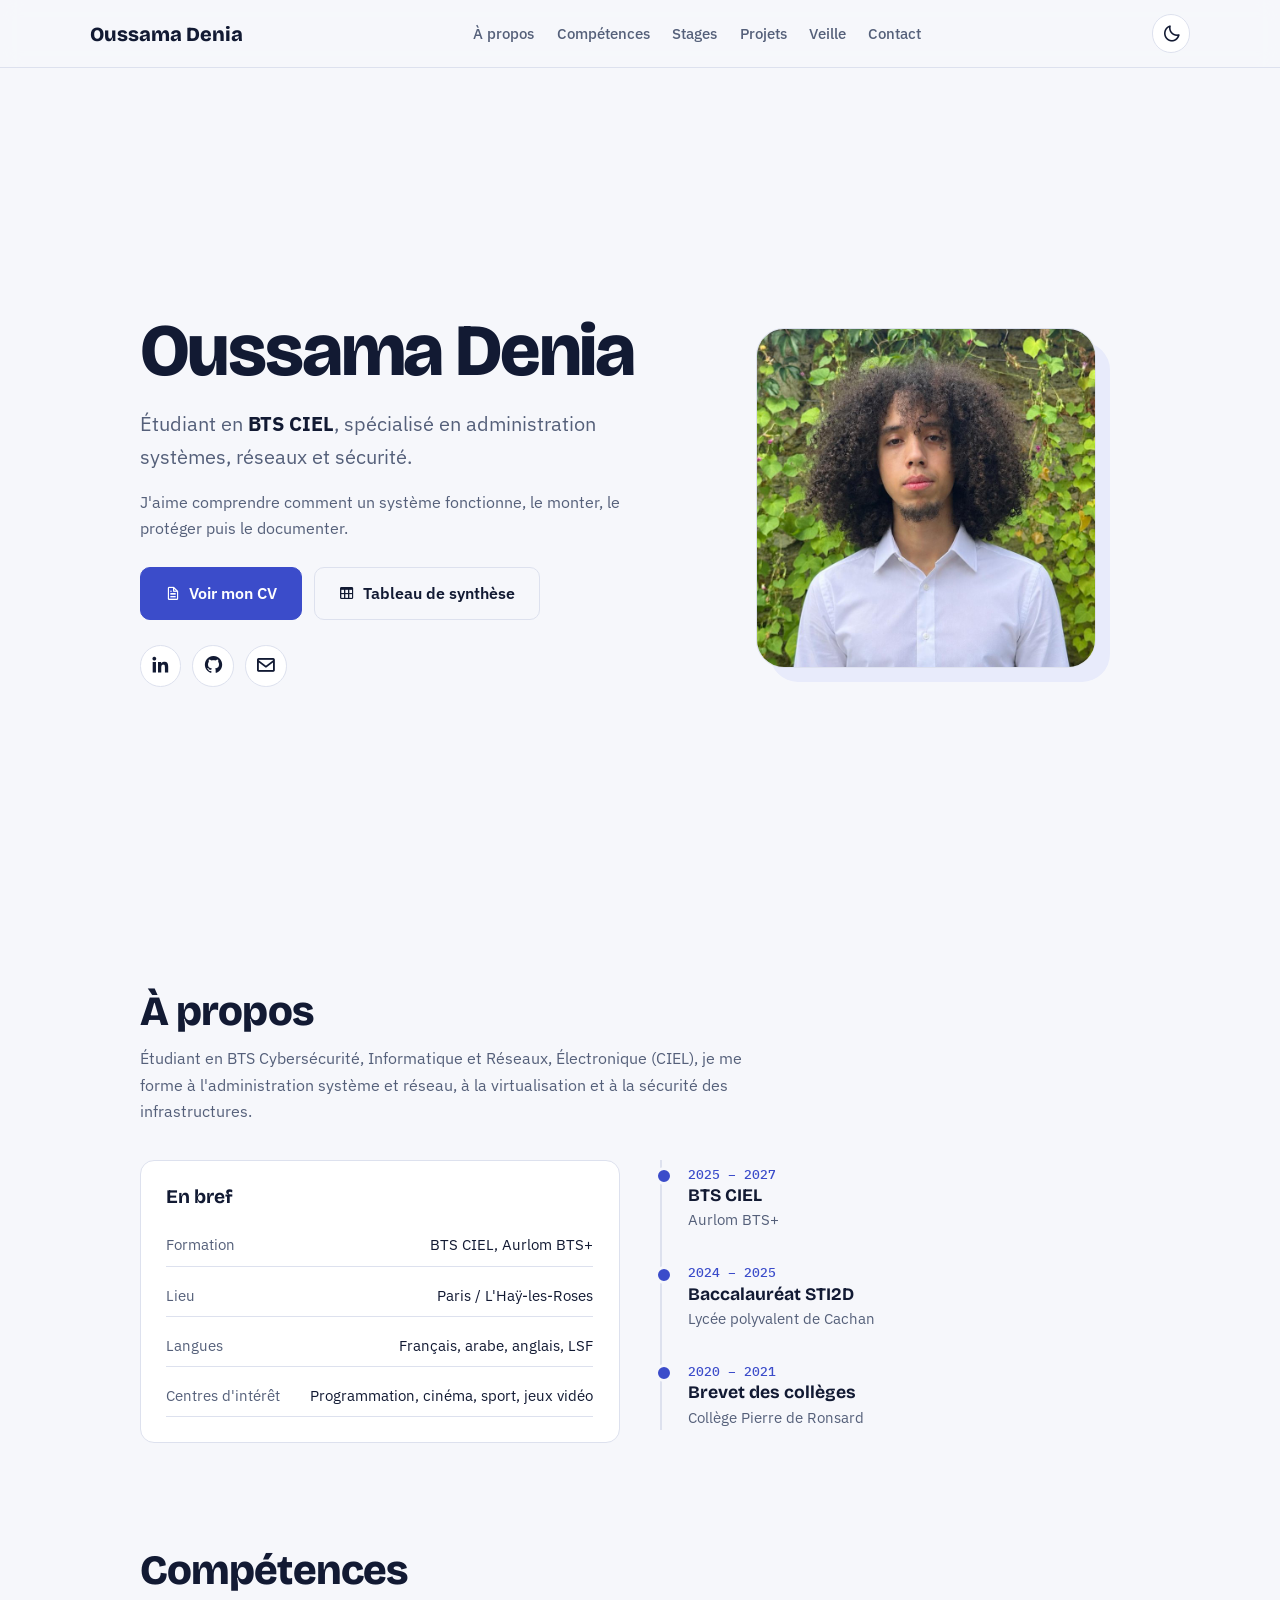
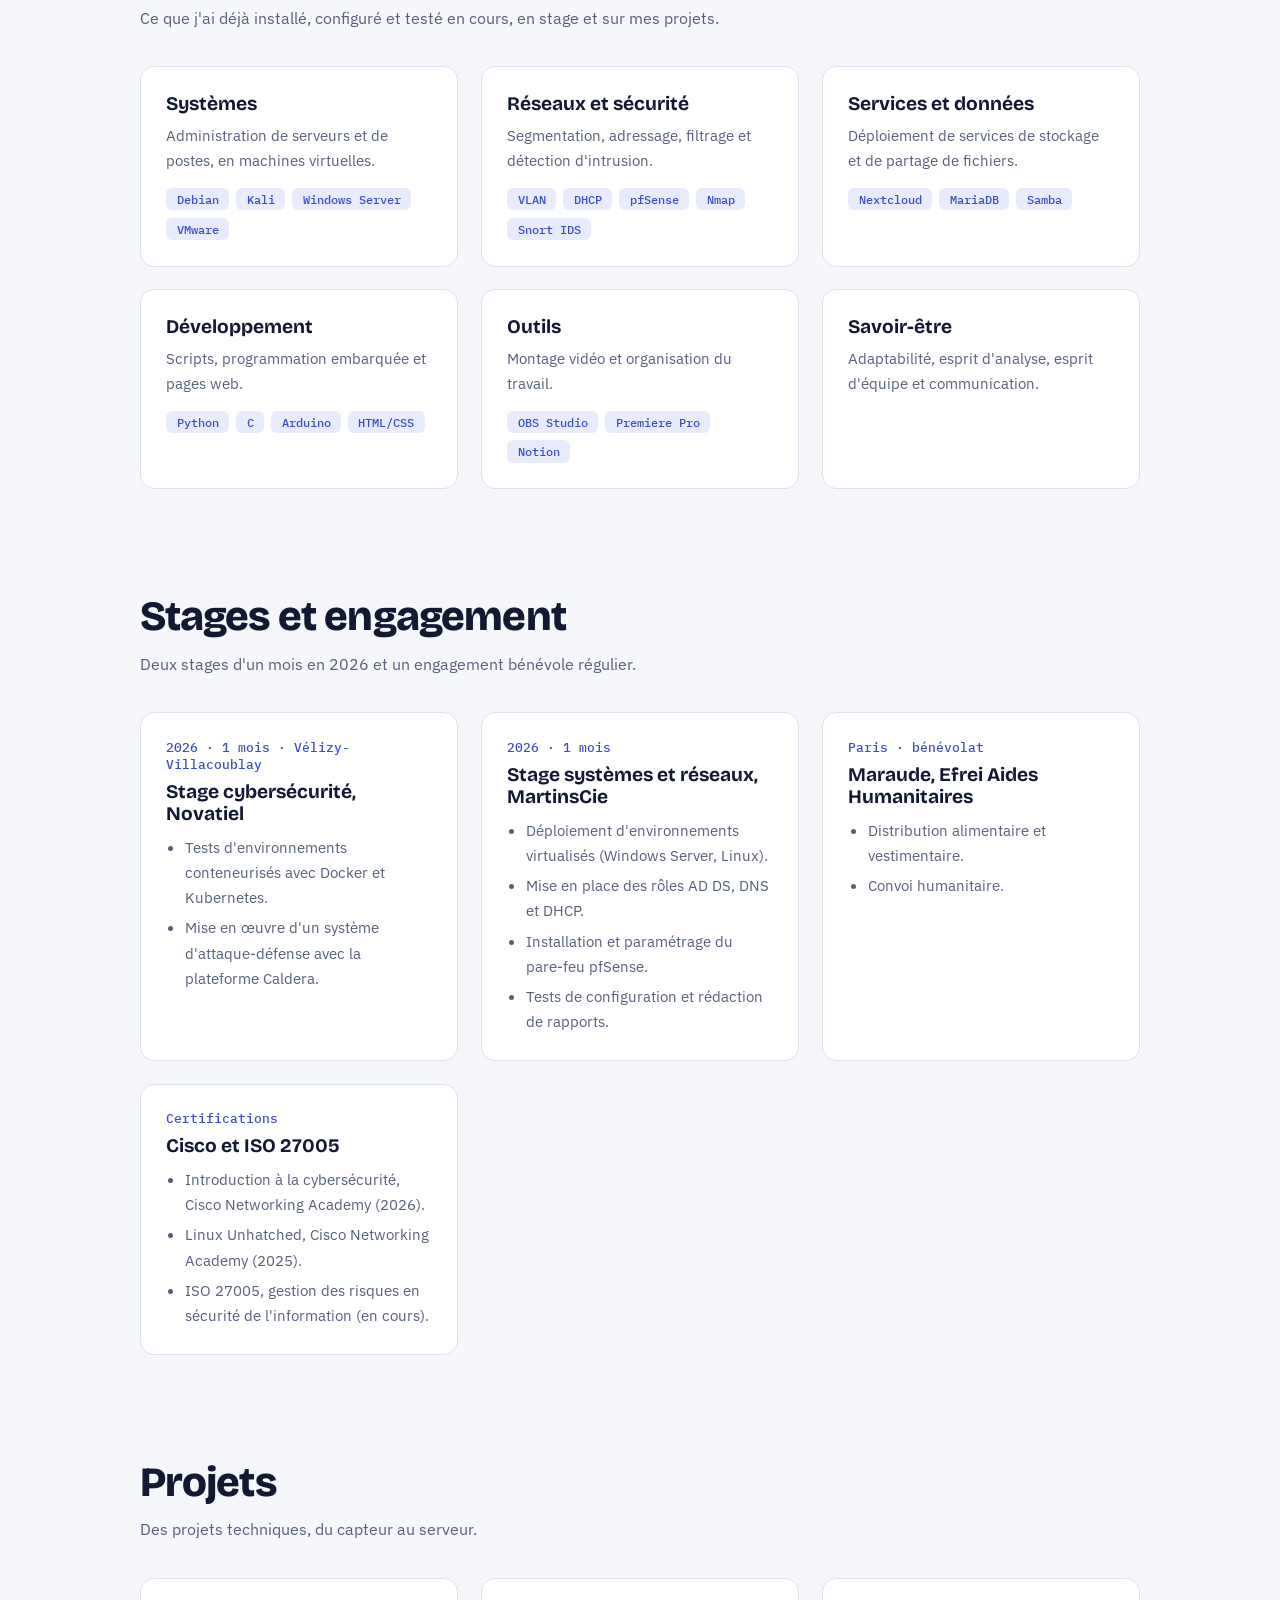
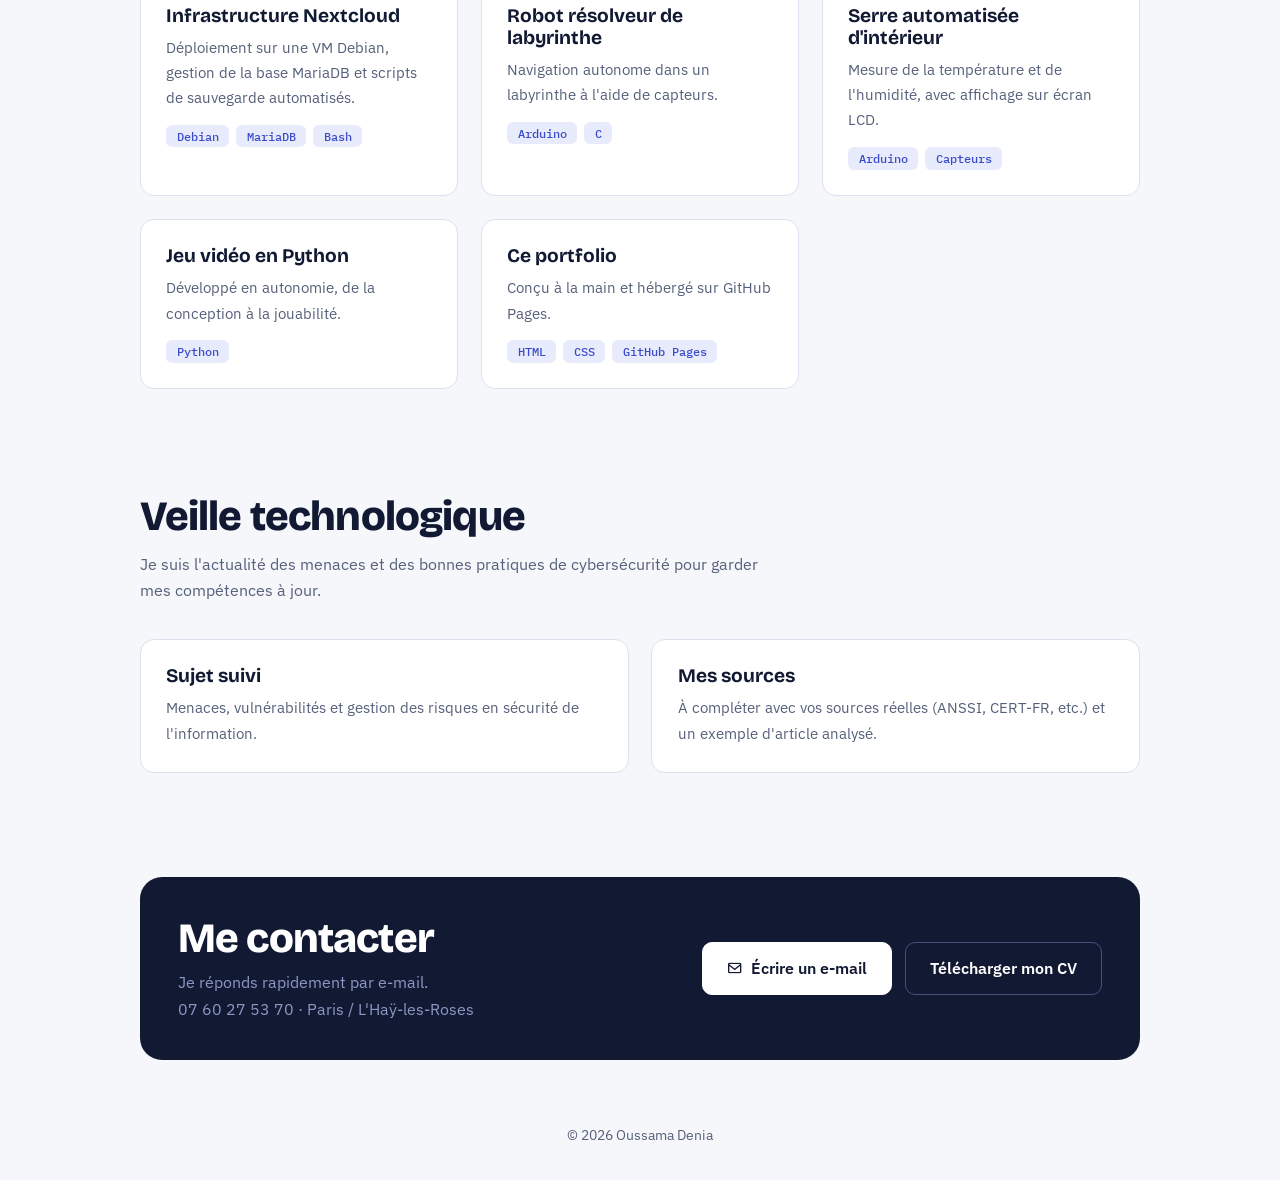
==== index.html @ 874c4c9d "Add files via upload" ====
<!DOCTYPE html>
<html lang="fr">
<head>
    <meta charset="UTF-8">
    <meta name="viewport" content="width=device-width, initial-scale=1.0">
    <meta name="description" content="Portfolio d'Oussama Denia, étudiant en BTS CIEL (cybersécurité, informatique et réseaux).">
    <title>Oussama Denia – Portfolio BTS CIEL</title>
    <link href="https://unpkg.com/boxicons@2.1.4/css/boxicons.min.css" rel="stylesheet">
    <style>
@import url('https://fonts.googleapis.com/css2?family=Bricolage+Grotesque:opsz,wght@12..96,500;12..96,700;12..96,800&family=IBM+Plex+Sans:wght@400;500;600&family=IBM+Plex+Mono:wght@400;500&display=swap');

:root {
    --bg: #f6f7fb;
    --surface: #ffffff;
    --ink: #121a33;
    --muted: #55607a;
    --line: #dde1ee;
    --accent: #3b4cca;
    --accent-ink: #ffffff;
    --accent-soft: #e8ebfb;
    --term-bg: #121a33;
    --term-ink: #dbe2ff;
    --term-dim: #8c98c4;
    --term-ok: #7ee0b0;
    --radius: 14px;
    --head: 'Bricolage Grotesque', sans-serif;
    --body: 'IBM Plex Sans', system-ui, sans-serif;
    --mono: 'IBM Plex Mono', monospace;
}

@media (prefers-color-scheme: dark) {
    :root:not([data-theme="light"]) {
        --bg: #0d1226; --surface: #151c36; --ink: #eaeefc; --muted: #9aa5c7;
        --line: #26304f; --accent: #8c9bff; --accent-ink: #0d1226; --accent-soft: #1d2650;
        --term-bg: #080c1a;
    }
}
:root[data-theme="dark"] {
    --bg: #0d1226; --surface: #151c36; --ink: #eaeefc; --muted: #9aa5c7;
    --line: #26304f; --accent: #8c9bff; --accent-ink: #0d1226; --accent-soft: #1d2650;
    --term-bg: #080c1a;
}

* { margin: 0; padding: 0; box-sizing: border-box; }
html { scroll-behavior: smooth; scroll-padding-top: 5rem; }
body { background: var(--bg); color: var(--ink); font: 400 1rem/1.65 var(--body); }
a { color: inherit; text-decoration: none; }
:focus-visible { outline: 3px solid var(--accent); outline-offset: 3px; border-radius: 6px; }
section { padding: 5.5rem 7% 1rem; max-width: 1180px; margin: 0 auto; }
h1, h2, h3 { font-family: var(--head); line-height: 1.15; }
h2 { font-size: clamp(1.9rem, 4vw, 2.6rem); font-weight: 800; margin-bottom: .6rem; letter-spacing: -.02em; }
.lead { color: var(--muted); max-width: 62ch; margin-bottom: 2.2rem; }

/* Header */
.header { position: fixed; inset: 0 0 auto 0; z-index: 50; display: flex; align-items: center; justify-content: space-between;
    padding: .9rem 7%; background: color-mix(in srgb, var(--bg) 88%, transparent); backdrop-filter: blur(10px); border-bottom: 1px solid var(--line); }
.logo { font: 800 1.25rem var(--head); }
.navbar { display: flex; align-items: center; gap: 1.4rem; }
.navbar a { font-size: .95rem; font-weight: 500; color: var(--muted); transition: color .2s; }
.navbar a:hover, .navbar a.active { color: var(--accent); }
.tools { display: flex; gap: .6rem; align-items: center; }
#theme-toggle, #menu-icon { background: var(--surface); border: 1px solid var(--line); color: var(--ink); width: 2.4rem; height: 2.4rem; border-radius: 50%; cursor: pointer; font-size: 1.2rem; display: grid; place-items: center; }
#menu-icon { display: none; }

/* Buttons */
.btn { display: inline-flex; align-items: center; gap: .5rem; padding: .75rem 1.5rem; border-radius: 10px; font-weight: 600; background: var(--accent); color: var(--accent-ink); border: 1px solid var(--accent); transition: transform .15s, opacity .2s; cursor: pointer; font-family: var(--body); font-size: 1rem; }
.btn:hover { opacity: .9; transform: translateY(-2px); }
.btn.ghost { background: transparent; color: var(--ink); border-color: var(--line); }
.btn.ghost:hover { border-color: var(--accent); color: var(--accent); }
.btn-group { display: flex; flex-wrap: wrap; gap: .8rem; margin: 1.6rem 0; }

/* Hero */
.home { min-height: 100vh; display: grid; grid-template-columns: 1.1fr .9fr; gap: 3rem; align-items: center; padding-top: 7rem; }
.status { display: inline-flex; align-items: center; gap: .5rem; font-size: .9rem; font-weight: 500; background: var(--accent-soft); color: var(--accent); padding: .35rem .9rem; border-radius: 99px; margin-bottom: 1.2rem; }
.status::before { content: ''; width: .5rem; height: .5rem; border-radius: 50%; background: #2fbf71; }
.home h1 { font-size: clamp(2.6rem, 6.5vw, 4.6rem); font-weight: 800; letter-spacing: -.03em; margin-bottom: .8rem; }
.role { font-size: 1.25rem; color: var(--muted); margin-bottom: 1rem; }
.role strong { color: var(--ink); }
.home p.intro { color: var(--muted); max-width: 52ch; }
.social-media { display: flex; gap: .7rem; }
.social-media a { width: 2.6rem; height: 2.6rem; display: grid; place-items: center; border: 1px solid var(--line); background: var(--surface); border-radius: 50%; font-size: 1.3rem; transition: .2s; }
.social-media a:hover { background: var(--accent); color: var(--accent-ink); border-color: var(--accent); }
.hero-side { display: grid; gap: 1.2rem; justify-items: center; }
.photo { width: min(100%, 340px); aspect-ratio: 1; border-radius: 28px; object-fit: cover; border: 1px solid var(--line); box-shadow: 14px 14px 0 var(--accent-soft); }
.terminal { width: 100%; background: var(--term-bg); color: var(--term-ink); border-radius: var(--radius); padding: 1rem 1.2rem; font: 400 .85rem/1.7 var(--mono); }
.terminal .dim { color: var(--term-dim); }
.terminal .ok { color: var(--term-ok); }
.cursor { display: inline-block; width: .55em; height: 1em; background: var(--term-ink); vertical-align: -2px; animation: blink 1s steps(2) infinite; }
@keyframes blink { 50% { opacity: 0; } }

/* Cards */
.grid { display: grid; grid-template-columns: repeat(auto-fit, minmax(270px, 1fr)); gap: 1.4rem; }
.card { background: var(--surface); border: 1px solid var(--line); border-radius: var(--radius); padding: 1.6rem; }
.card h3 { font-size: 1.2rem; margin-bottom: .5rem; }
.card p, .card li { color: var(--muted); font-size: .96rem; }
.card ul { padding-left: 1.2rem; display: grid; gap: .3rem; margin-top: .6rem; }
.card .meta { font: 500 .82rem var(--mono); color: var(--accent); margin-bottom: .5rem; display: block; }
.tags { display: flex; flex-wrap: wrap; gap: .45rem; margin-top: .9rem; }
.tags span { font: 500 .78rem var(--mono); background: var(--accent-soft); color: var(--accent); padding: .2rem .65rem; border-radius: 6px; }
.card.wide { grid-column: 1 / -1; }

/* About + timeline */
.about-grid { display: grid; grid-template-columns: 1fr 1fr; gap: 2.5rem; align-items: start; }
.facts { display: grid; gap: .5rem; margin-top: 1rem; }
.facts div { display: flex; justify-content: space-between; border-bottom: 1px solid var(--line); padding: .5rem 0; font-size: .95rem; }
.facts span { color: var(--muted); }
.timeline-container { border-left: 2px solid var(--line); padding-left: 1.6rem; display: grid; gap: 1.6rem; }
.timeline-item { position: relative; }
.timeline-item::before { content: ''; position: absolute; left: calc(-1.6rem - 7px); top: .45rem; width: 12px; height: 12px; border-radius: 50%; background: var(--accent); border: 3px solid var(--bg); }
.timeline-item .date { font: 500 .82rem var(--mono); color: var(--accent); }
.timeline-item h3 { font-size: 1.1rem; }
.timeline-item span.place { color: var(--muted); font-size: .92rem; }
.timeline-item ul { margin: .4rem 0 0 1.1rem; color: var(--muted); font-size: .93rem; }

/* Contact */
.contact-box { display: flex; flex-wrap: wrap; gap: 2rem; justify-content: space-between; align-items: center; background: var(--term-bg); color: var(--term-ink); border-radius: 22px; padding: 2.4rem; }
.contact-box h2 { color: #fff; margin-bottom: .4rem; }
.contact-box p { color: var(--term-dim); }
.contact-box .btn { background: #fff; color: #121a33; border-color: #fff; }
.contact-box .btn.ghost { background: transparent; color: #fff; border-color: #44507d; }
footer { text-align: center; color: var(--muted); font-size: .88rem; padding: 3rem 1rem 2rem; }

@media (max-width: 860px) {
    .home, .about-grid { grid-template-columns: 1fr; }
    .hero-side { order: -1; }
    #menu-icon { display: grid; }
    .navbar { position: absolute; top: 100%; left: 0; right: 0; flex-direction: column; align-items: flex-start; gap: 0; background: var(--bg); border-bottom: 1px solid var(--line); max-height: 0; overflow: hidden; transition: max-height .3s; }
    .navbar.open { max-height: 28rem; }
    .navbar a { padding: .8rem 7%; width: 100%; }
}
@media (prefers-reduced-motion: reduce) { html { scroll-behavior: auto; } .cursor { animation: none; } .btn { transition: none; } }

</style>
</head>
<body>
<header class="header">
    <a href="#home" class="logo">Oussama Denia</a>
    <nav class="navbar" id="navbar">
        <a href="#about">À propos</a>
        <a href="#skills">Compétences</a>
        <a href="#experience">Stages</a>
        <a href="#projects">Projets</a>
        <a href="#veille">Veille</a>
        <a href="#contact">Contact</a>
    </nav>
    <div class="tools">
        <button id="theme-toggle" aria-label="Changer de thème"><i class='bx bx-moon'></i></button>
        <button id="menu-icon" aria-label="Ouvrir le menu"><i class='bx bx-menu'></i></button>
    </div>
</header>

<main>
<section class="home" id="home">
    <div>
        <h1>Oussama Denia</h1>
        <p class="role">Étudiant en <strong>BTS CIEL</strong>, spécialisé en administration systèmes, réseaux et sécurité.</p>
        <p class="intro">J'aime comprendre comment un système fonctionne, le monter, le protéger puis le documenter.</p>
        <div class="btn-group">
            <a href="[data-uri]" download="CV-Oussama-Denia.pdf" class="btn"><i class='bx bx-file'></i> Voir mon CV</a>
            <a href="[data-uri]" download="Tableau-de-synthese-Oussama-Denia.pdf" class="btn ghost"><i class='bx bx-table'></i> Tableau de synthèse</a>
        </div>
        <div class="social-media">
            <a href="https://www.linkedin.com/in/oussama-denia-a944ab379/" target="_blank" rel="noopener" aria-label="LinkedIn"><i class="bx bxl-linkedin"></i></a>
            <a href="https://github.com/Healvoid" target="_blank" rel="noopener" aria-label="GitHub"><i class="bx bxl-github"></i></a>
            <a href="mailto:deniaoussama@gmail.com" aria-label="E-mail"><i class="bx bx-envelope"></i></a>
        </div>
    </div>
    <div class="hero-side">
        <img class="photo" src="[data-uri]" alt="Portrait d'Oussama Denia" width="340" height="340">
    </div>
</section>

<section id="about">
    <h2>À propos</h2>
    <p class="lead">Étudiant en BTS Cybersécurité, Informatique et Réseaux, Électronique (CIEL), je me forme à l'administration système et réseau, à la virtualisation et à la sécurité des infrastructures.</p>
    <div class="about-grid">
        <div>
            <div class="card">
                <h3>En bref</h3>
                <div class="facts">
                    <div><span>Formation</span> BTS CIEL, Aurlom BTS+</div>
                    <div><span>Lieu</span> Paris / L'Haÿ-les-Roses</div>
                    <div><span>Langues</span> Français, arabe, anglais, LSF</div>
                    <div><span>Centres d'intérêt</span> Programmation, cinéma, sport, jeux vidéo</div>
                </div>
            </div>
        </div>
        <div class="timeline-container">
            <div class="timeline-item">
                <span class="date">2025 – 2027</span>
                <h3>BTS CIEL</h3>
                <span class="place">Aurlom BTS+</span>
            </div>
            <div class="timeline-item">
                <span class="date">2024 – 2025</span>
                <h3>Baccalauréat STI2D</h3>
                <span class="place">Lycée polyvalent de Cachan</span>
            </div>
            <div class="timeline-item">
                <span class="date">2020 – 2021</span>
                <h3>Brevet des collèges</h3>
                <span class="place">Collège Pierre de Ronsard</span>
            </div>
        </div>
    </div>
</section>

<section id="skills">
    <h2>Compétences</h2>
    <p class="lead">Ce que j'ai déjà installé, configuré et testé en cours, en stage et sur mes projets.</p>
    <div class="grid">
        <div class="card"><h3>Systèmes</h3><p>Administration de serveurs et de postes, en machines virtuelles.</p>
            <div class="tags"><span>Debian</span><span>Kali</span><span>Windows Server</span><span>VMware</span></div></div>
        <div class="card"><h3>Réseaux et sécurité</h3><p>Segmentation, adressage, filtrage et détection d'intrusion.</p>
            <div class="tags"><span>VLAN</span><span>DHCP</span><span>pfSense</span><span>Nmap</span><span>Snort IDS</span></div></div>
        <div class="card"><h3>Services et données</h3><p>Déploiement de services de stockage et de partage de fichiers.</p>
            <div class="tags"><span>Nextcloud</span><span>MariaDB</span><span>Samba</span></div></div>
        <div class="card"><h3>Développement</h3><p>Scripts, programmation embarquée et pages web.</p>
            <div class="tags"><span>Python</span><span>C</span><span>Arduino</span><span>HTML/CSS</span></div></div>
        <div class="card"><h3>Outils</h3><p>Montage vidéo et organisation du travail.</p>
            <div class="tags"><span>OBS Studio</span><span>Premiere Pro</span><span>Notion</span></div></div>
        <div class="card"><h3>Savoir-être</h3><p>Adaptabilité, esprit d'analyse, esprit d'équipe et communication.</p></div>
    </div>
</section>

<section id="experience">
    <h2>Stages et engagement</h2>
    <p class="lead">Deux stages d'un mois en 2026 et un engagement bénévole régulier.</p>
    <div class="grid">
        <div class="card"><span class="meta">2026 · 1 mois · Vélizy-Villacoublay</span><h3>Stage cybersécurité, Novatiel</h3>
            <ul><li>Tests d'environnements conteneurisés avec Docker et Kubernetes.</li><li>Mise en œuvre d'un système d'attaque-défense avec la plateforme Caldera.</li></ul></div>
        <div class="card"><span class="meta">2026 · 1 mois</span><h3>Stage systèmes et réseaux, MartinsCie</h3>
            <ul><li>Déploiement d'environnements virtualisés (Windows Server, Linux).</li><li>Mise en place des rôles AD DS, DNS et DHCP.</li><li>Installation et paramétrage du pare-feu pfSense.</li><li>Tests de configuration et rédaction de rapports.</li></ul></div>
        <div class="card"><span class="meta">Paris · bénévolat</span><h3>Maraude, Efrei Aides Humanitaires</h3>
            <ul><li>Distribution alimentaire et vestimentaire.</li><li>Convoi humanitaire.</li></ul></div>
        <div class="card"><span class="meta">Certifications</span><h3>Cisco et ISO 27005</h3>
            <ul><li>Introduction à la cybersécurité, Cisco Networking Academy (2026).</li><li>Linux Unhatched, Cisco Networking Academy (2025).</li><li>ISO 27005, gestion des risques en sécurité de l'information (en cours).</li></ul></div>
    </div>
</section>

<section id="projects">
    <h2>Projets</h2>
    <p class="lead">Des projets techniques, du capteur au serveur.</p>
    <div class="grid">
        <div class="card"><h3>Infrastructure Nextcloud</h3><p>Déploiement sur une VM Debian, gestion de la base MariaDB et scripts de sauvegarde automatisés.</p>
            <div class="tags"><span>Debian</span><span>MariaDB</span><span>Bash</span></div></div>
        <div class="card"><h3>Robot résolveur de labyrinthe</h3><p>Navigation autonome dans un labyrinthe à l'aide de capteurs.</p>
            <div class="tags"><span>Arduino</span><span>C</span></div></div>
        <div class="card"><h3>Serre automatisée d'intérieur</h3><p>Mesure de la température et de l'humidité, avec affichage sur écran LCD.</p>
            <div class="tags"><span>Arduino</span><span>Capteurs</span></div></div>
        <div class="card"><h3>Jeu vidéo en Python</h3><p>Développé en autonomie, de la conception à la jouabilité.</p>
            <div class="tags"><span>Python</span></div></div>
        <div class="card"><h3>Ce portfolio</h3><p>Conçu à la main et hébergé sur GitHub Pages.</p>
            <div class="tags"><span>HTML</span><span>CSS</span><span>GitHub Pages</span></div></div>
    </div>
</section>

<section id="veille">
    <h2>Veille technologique</h2>
    <p class="lead">Je suis l'actualité des menaces et des bonnes pratiques de cybersécurité pour garder mes compétences à jour.</p>
    <div class="grid">
        <div class="card"><h3>Sujet suivi</h3><p>Menaces, vulnérabilités et gestion des risques en sécurité de l'information.</p></div>
        <div class="card"><h3>Mes sources</h3><p>À compléter avec vos sources réelles (ANSSI, CERT-FR, etc.) et un exemple d'article analysé.</p></div>
    </div>
</section>

<section id="contact">
    <div class="contact-box">
        <div>
            <h2>Me contacter</h2>
            <p>Je réponds rapidement par e-mail.</p>
            <p>07 60 27 53 70 · Paris / L'Haÿ-les-Roses</p>
        </div>
        <div class="btn-group">
            <a class="btn" href="mailto:deniaoussama@gmail.com"><i class='bx bx-envelope'></i> Écrire un e-mail</a>
            <a class="btn ghost" href="[data-uri]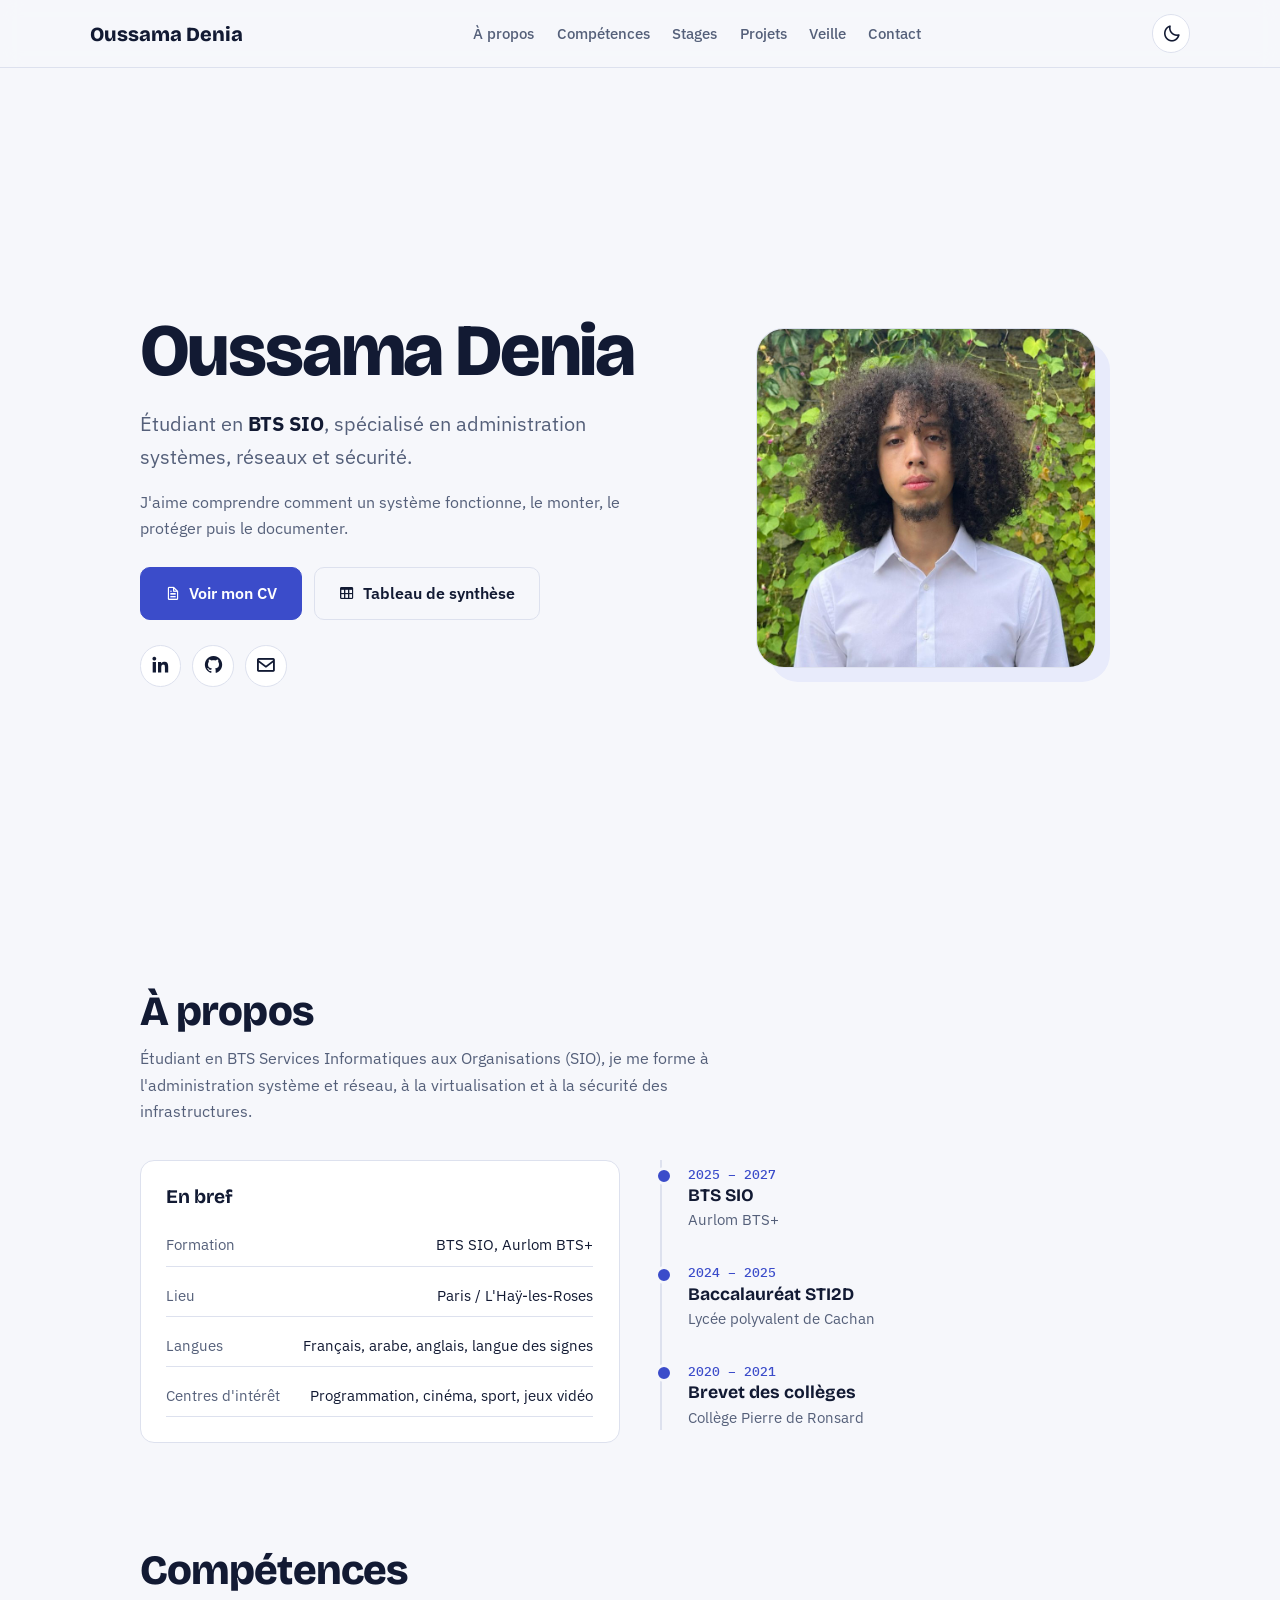
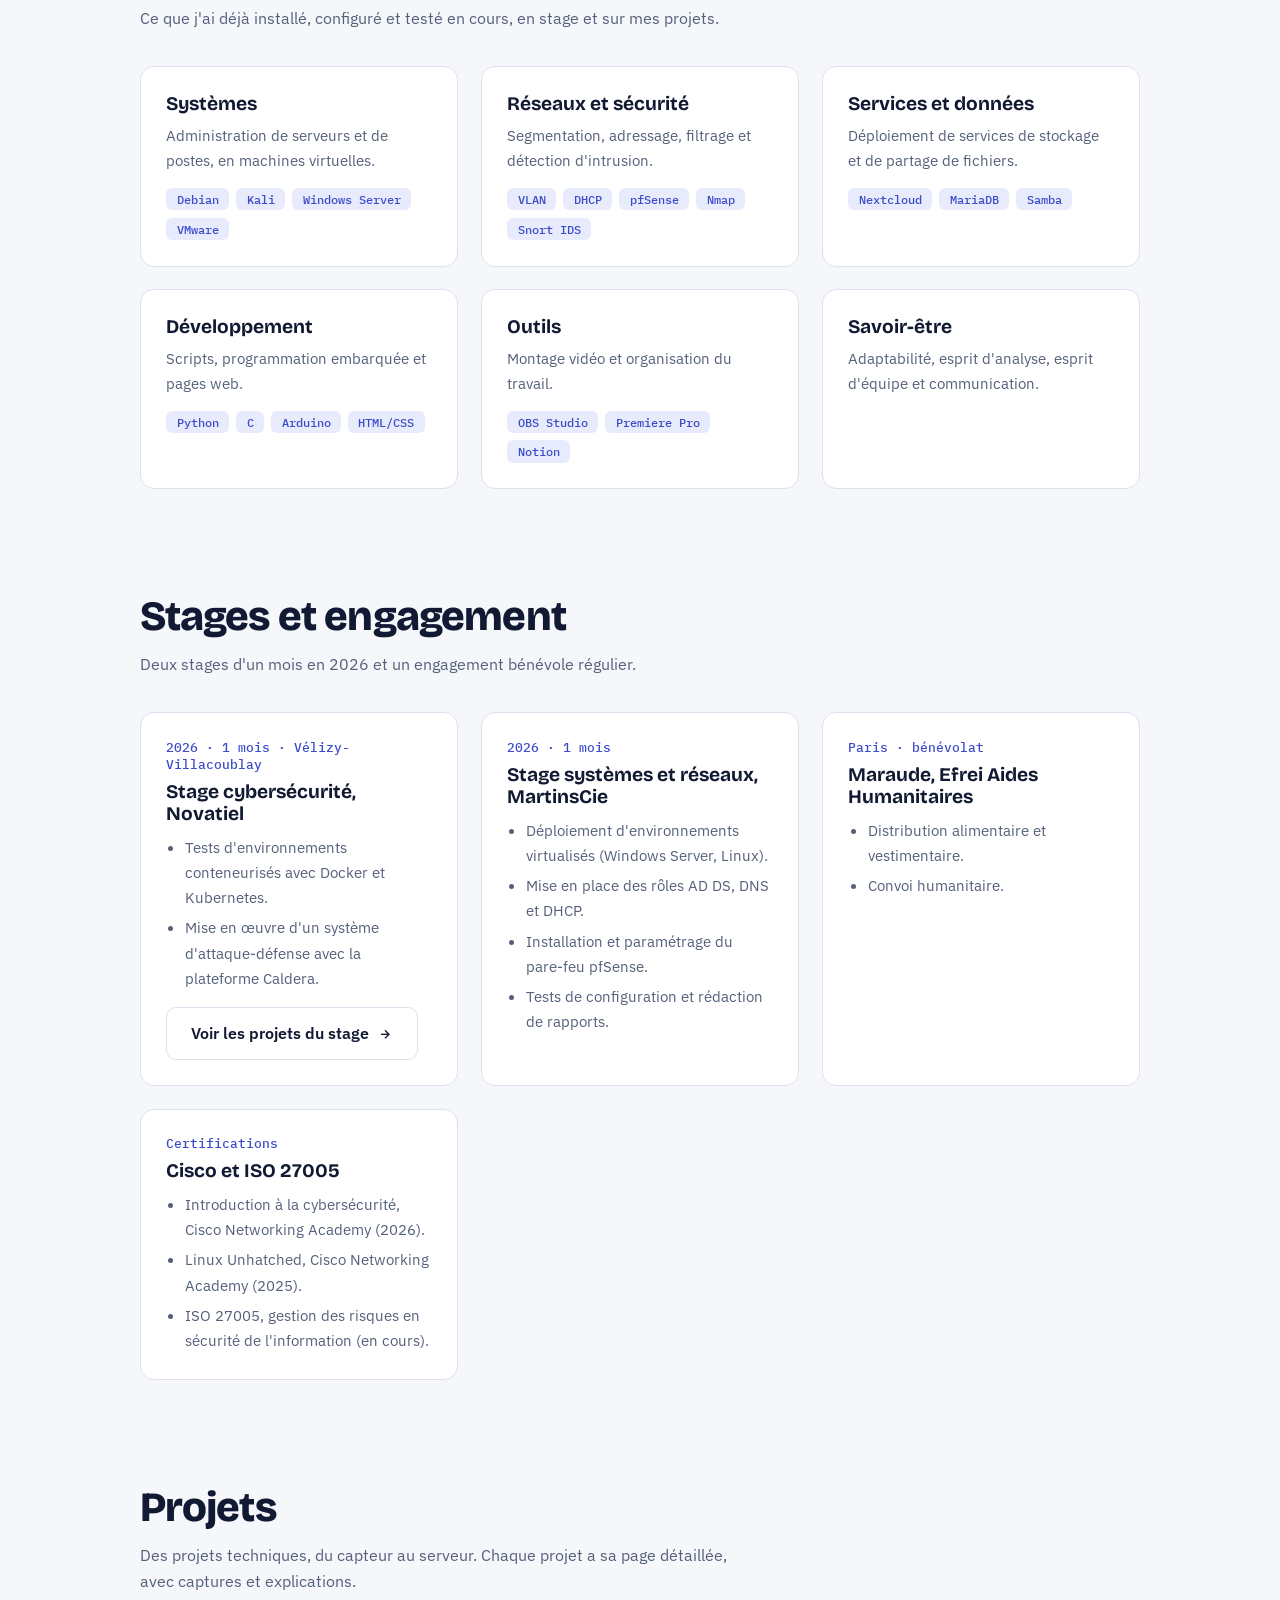
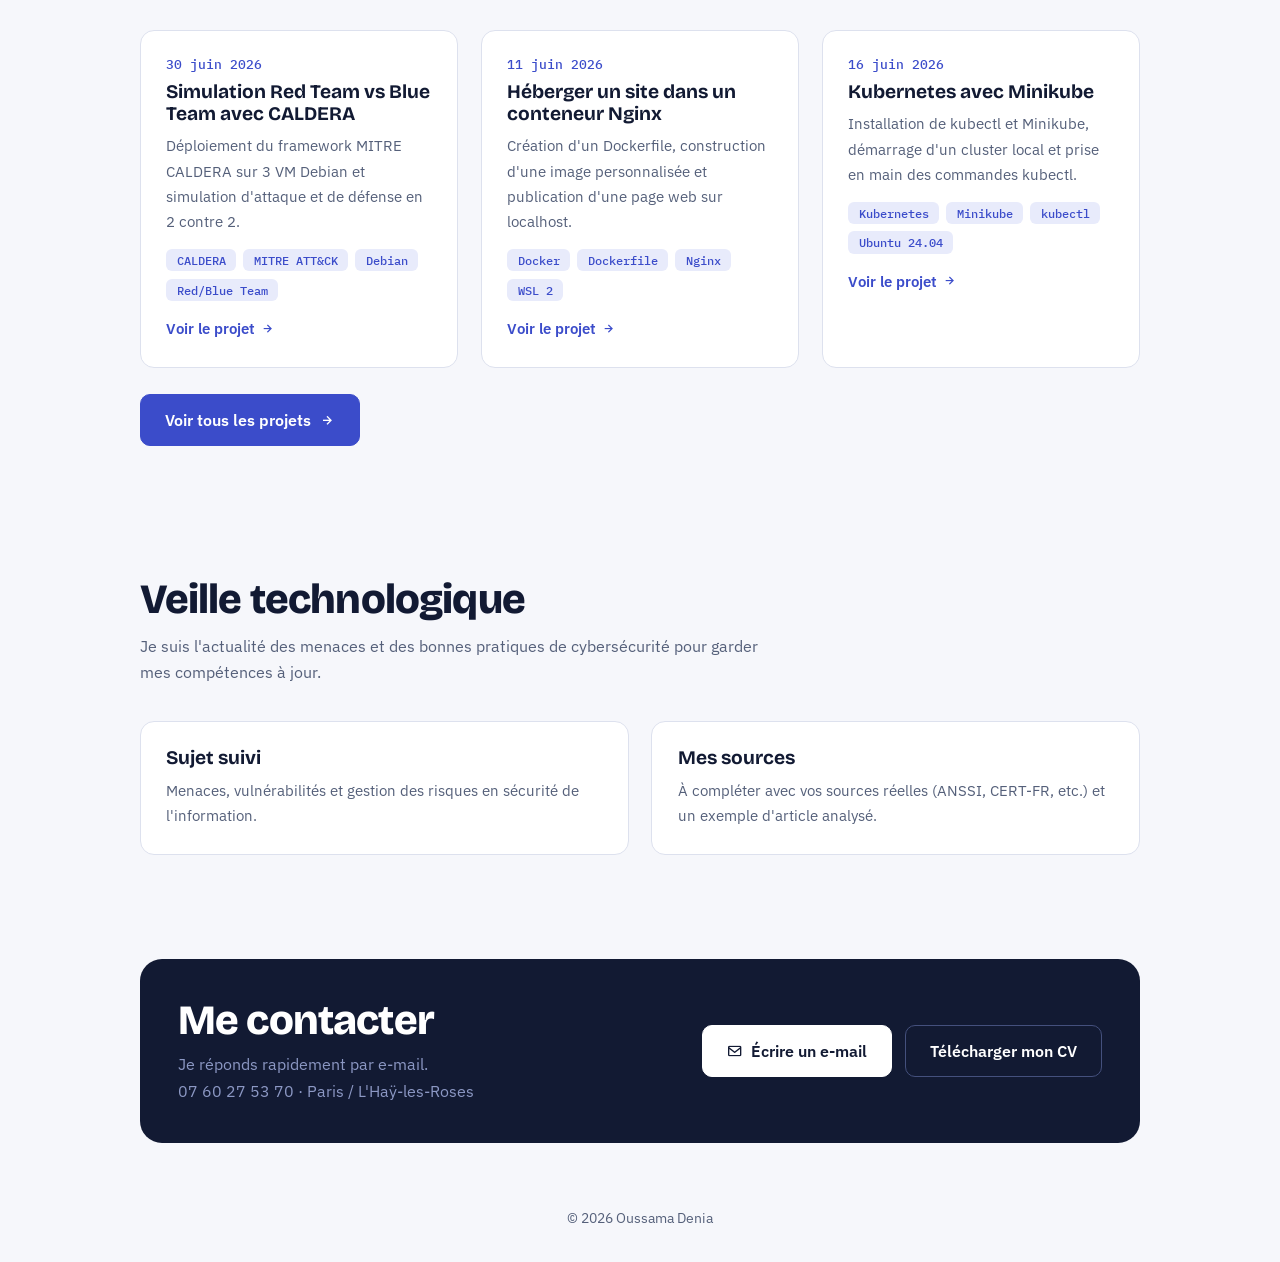
